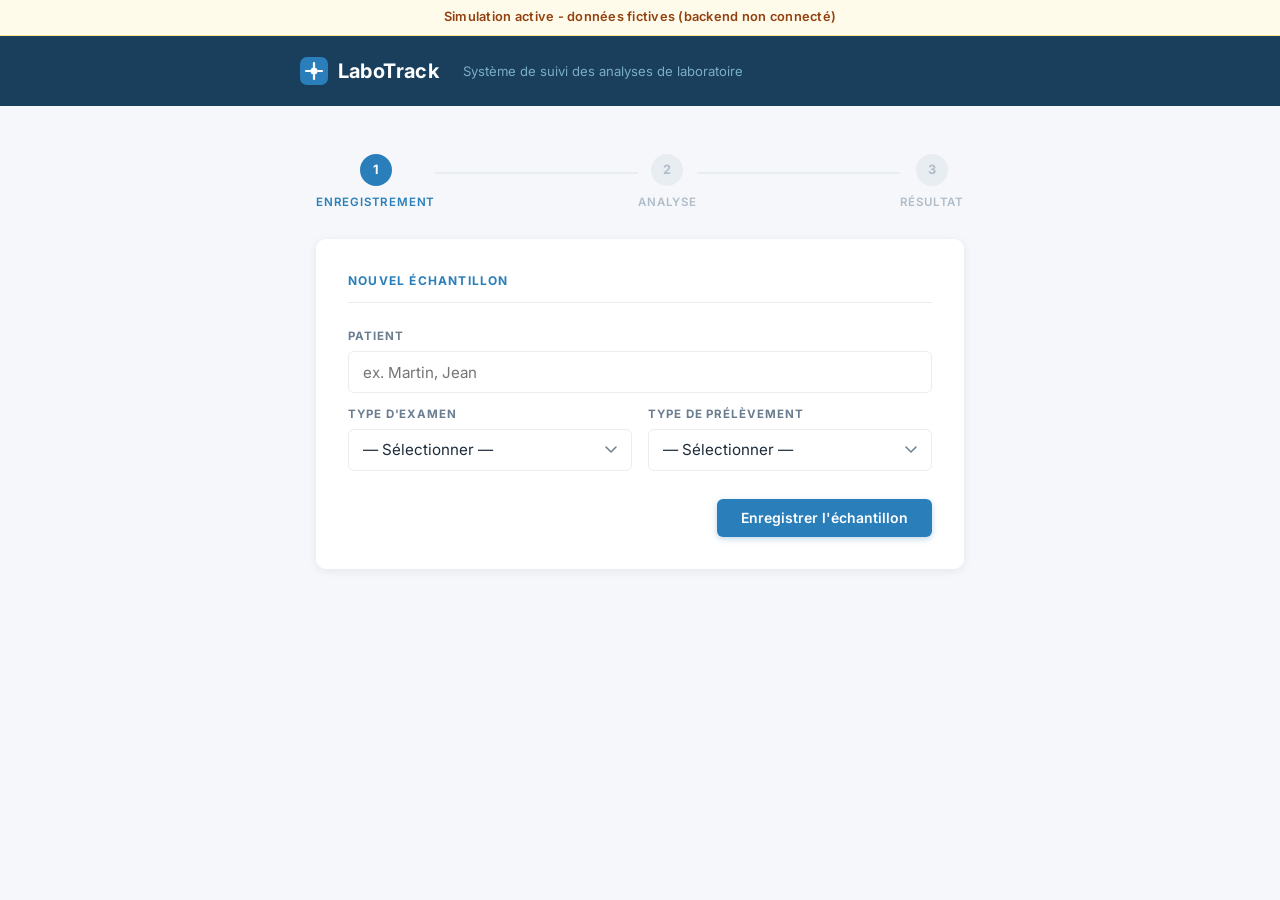
==== frontend/src/index.html @ f8a4a9d5 "correction" ====
<!DOCTYPE html>
<html lang="fr">
<head>
    <meta charset="UTF-8">
    <meta name="viewport" content="width=device-width, initial-scale=1.0">
    <title>LaboTrack</title>
    <link rel="preconnect" href="https://fonts.googleapis.com">
    <link rel="preconnect" href="https://fonts.gstatic.com" crossorigin>
    <link href="https://fonts.googleapis.com/css2?family=Inter:wght@400;500;600;700&display=swap" rel="stylesheet">
    <link rel="stylesheet" href="style.css">
</head>
<body>

    <div id="mock-banner" class="hidden">
        Simulation active - données fictives (backend non connecté)
    </div>

    <header>
        <div class="header-inner">
            <div class="logo">
                <svg width="28" height="28" viewBox="0 0 28 28" fill="none" aria-hidden="true">
                    <rect width="28" height="28" rx="7" fill="#2a7fba"/>
                    <path d="M14 6v4M14 18v4M6 14h4M18 14h4" stroke="white" stroke-width="2.2" stroke-linecap="round"/>
                    <circle cx="14" cy="14" r="3.5" fill="white"/>
                </svg>
                <span>LaboTrack</span>
            </div>
            <p class="header-sub">Système de suivi des analyses de laboratoire</p>
        </div>
    </header>

    <main>

        <!-- Stepper -->
        <div class="stepper" id="stepper">
            <div class="step active" id="step-1">
                <div class="step-dot">1</div>
                <span>Enregistrement</span>
            </div>
            <div class="step-line"></div>
            <div class="step" id="step-2">
                <div class="step-dot">2</div>
                <span>Analyse</span>
            </div>
            <div class="step-line"></div>
            <div class="step" id="step-3">
                <div class="step-dot">3</div>
                <span>Résultat</span>
            </div>
        </div>

        <!-- Étape 1 : enregistrement -->
        <section id="section-registration" class="card">
            <h2>Nouvel échantillon</h2>
            <form id="form-sample">
                <div class="field">
                    <label for="patient">Patient</label>
                    <input type="text" id="patient" name="patient"
                           placeholder="ex. Martin, Jean" autocomplete="off" required>
                </div>
                <div class="field-row">
                    <div class="field">
                        <label for="testType">Type d'examen</label>
                        <select id="testType" name="testType" required>
                            <option value="">— Sélectionner —</option>
                            <option value="GLYCEMIE">Glycémie</option>
                            <option value="NFS">Numération Formule Sanguine</option>
                            <option value="BILAN_HEPATIQUE">Bilan hépatique</option>
                            <option value="BILAN_RENAL">Bilan rénal</option>
                        </select>
                    </div>
                    <div class="field">
                        <label for="sampleType">Type de prélèvement</label>
                        <select id="sampleType" name="sampleType" required>
                            <option value="">— Sélectionner —</option>
                            <option value="SANG">Sang</option>
                            <option value="URINE">Urine</option>
                            <option value="PLASMA">Plasma</option>
                        </select>
                    </div>
                </div>
                <div class="form-footer">
                    <button type="submit" class="btn btn-primary">
                        Enregistrer l'échantillon
                    </button>
                </div>
            </form>
        </section>

        <!-- Étape 2 : lancement de l'analyse -->
        <section id="section-registered" class="card hidden">
            <h2>Échantillon enregistré</h2>
            <div class="sample-badge">
                <div class="badge-row">
                    <span class="badge-label">ID</span>
                    <code id="info-id">—</code>
                </div>
                <div class="badge-row">
                    <span class="badge-label">Patient</span>
                    <span id="info-patient">—</span>
                </div>
                <div class="badge-row">
                    <span class="badge-label">Examen</span>
                    <span id="info-test">—</span>
                </div>
                <div class="badge-row">
                    <span class="badge-label">Prélèvement</span>
                    <span id="info-sample">—</span>
                </div>
            </div>
            <div class="form-footer">
                <button id="btn-analyze" class="btn btn-primary">
                    <span class="btn-icon" aria-hidden="true">⚗</span>
                    Lancer l'analyse
                </button>
            </div>
        </section>

        <!-- Étape 3 : résultat -->
        <section id="section-result" class="card hidden">
            <h2>Résultat de l'analyse</h2>
            <div class="result-grid">
                <div class="result-main">
                    <span class="result-number" id="result-value">—</span>
                    <span class="result-unit" id="result-unit">—</span>
                </div>
                <div class="result-badge" id="result-interpretation-badge">
                    <span id="result-interpretation">—</span>
                </div>
            </div>
            <div class="result-meta">
                <div class="badge-row">
                    <span class="badge-label">Patient</span>
                    <span id="result-patient">—</span>
                </div>
                <div class="badge-row">
                    <span class="badge-label">Examen</span>
                    <span id="result-test">—</span>
                </div>
                <div class="badge-row">
                    <span class="badge-label">Validation biologique</span>
                    <code id="result-signature">—</code>
                </div>
            </div>
            <div class="form-footer">
                <button id="btn-reset" class="btn btn-secondary">
                    Nouvel échantillon
                </button>
            </div>
        </section>

        <!-- Barre de statut -->
        <div id="status-bar" class="hidden" role="status" aria-live="polite">
            <div class="status-spinner" id="status-spinner"></div>
            <span id="status-message"></span>
        </div>

    </main>

    <script src="config.js"></script>
    <script src="app.js"></script>

</body>
</html>
---- frontend/src/style.css ----
/* ── Reset & base ────────────────────────────────────────────────────────────── */
*, *::before, *::after {
    box-sizing: border-box;
    margin: 0;
    padding: 0;
}

:root {
    --blue-dark:   #1a3f5c;
    --blue:        #2a7fba;
    --blue-light:  #e8f4fb;
    --green:       #1e7e4a;
    --green-light: #e6f6ed;
    --orange:      #b55e00;
    --orange-light:#fff0e0;
    --red:         #c0392b;
    --red-light:   #fdecea;
    --grey-1:      #f5f7fa;
    --grey-2:      #e8edf2;
    --grey-3:      #b0bcc8;
    --grey-4:      #6b7d8f;
    --text:        #1c2b3a;
    --radius:      10px;
    --shadow:      0 2px 10px rgba(0, 0, 0, 0.07);
}

body {
    font-family: 'Inter', system-ui, sans-serif;
    background: var(--grey-1);
    color: var(--text);
    min-height: 100vh;
    font-size: 15px;
    line-height: 1.6;
}

/* ── Bandeau mock ────────────────────────────────────────────────────────────── */
#mock-banner {
    background: #fffbeb;
    border-bottom: 1px solid #fde68a;
    color: #92400e;
    text-align: center;
    padding: 0.45rem 1rem;
    font-size: 0.8rem;
    font-weight: 600;
    letter-spacing: 0.02em;
}

/* ── Header ──────────────────────────────────────────────────────────────────── */
header {
    background: var(--blue-dark);
    padding: 0 2rem;
}

.header-inner {
    max-width: 680px;
    margin: 0 auto;
    padding: 1.2rem 0;
    display: flex;
    align-items: center;
    gap: 1.5rem;
}

.logo {
    display: flex;
    align-items: center;
    gap: 0.6rem;
    color: white;
    font-size: 1.25rem;
    font-weight: 700;
    letter-spacing: 0.02em;
    flex-shrink: 0;
}

.header-sub {
    color: #7aaec8;
    font-size: 0.82rem;
}

/* ── Layout ──────────────────────────────────────────────────────────────────── */
main {
    max-width: 680px;
    margin: 2rem auto;
    padding: 0 1rem 3rem;
    display: flex;
    flex-direction: column;
    gap: 1.25rem;
}

/* ── Stepper ─────────────────────────────────────────────────────────────────── */
.stepper {
    display: flex;
    align-items: center;
    justify-content: center;
    gap: 0;
    padding: 1rem 0 0.5rem;
}

.step {
    display: flex;
    flex-direction: column;
    align-items: center;
    gap: 0.4rem;
}

.step span {
    font-size: 0.72rem;
    font-weight: 600;
    text-transform: uppercase;
    letter-spacing: 0.07em;
    color: var(--grey-3);
    transition: color 0.3s;
}

.step-dot {
    width: 32px;
    height: 32px;
    border-radius: 50%;
    background: var(--grey-2);
    color: var(--grey-3);
    font-size: 0.8rem;
    font-weight: 700;
    display: flex;
    align-items: center;
    justify-content: center;
    border: 2px solid var(--grey-2);
    transition: background 0.3s, border-color 0.3s, color 0.3s;
}

.step.active .step-dot {
    background: var(--blue);
    border-color: var(--blue);
    color: white;
}

.step.done .step-dot {
    background: var(--green);
    border-color: var(--green);
    color: white;
}

.step.active span { color: var(--blue); }
.step.done span   { color: var(--green); }

.step-line {
    flex: 1;
    height: 2px;
    background: var(--grey-2);
    min-width: 60px;
    margin-bottom: 20px;
    transition: background 0.3s;
}

.step-line.done {
    background: var(--green);
}

/* ── Card ────────────────────────────────────────────────────────────────────── */
.card {
    background: white;
    border-radius: var(--radius);
    padding: 2rem;
    box-shadow: var(--shadow);
}

h2 {
    font-size: 0.75rem;
    font-weight: 700;
    text-transform: uppercase;
    letter-spacing: 0.1em;
    color: var(--blue);
    margin-bottom: 1.5rem;
    padding-bottom: 0.75rem;
    border-bottom: 1.5px solid var(--grey-2);
}

/* ── Formulaire ──────────────────────────────────────────────────────────────── */
.field {
    display: flex;
    flex-direction: column;
    gap: 0.35rem;
    flex: 1;
}

.field-row {
    display: grid;
    grid-template-columns: 1fr 1fr;
    gap: 1rem;
    margin-top: 0.75rem;
}

label {
    font-size: 0.72rem;
    font-weight: 700;
    text-transform: uppercase;
    letter-spacing: 0.08em;
    color: var(--grey-4);
}

input, select {
    padding: 0.65rem 0.85rem;
    border: 1.5px solid var(--grey-2);
    border-radius: 6px;
    font-size: 0.95rem;
    font-family: inherit;
    color: var(--text);
    background: white;
    transition: border-color 0.15s, box-shadow 0.15s;
    appearance: none;
    -webkit-appearance: none;
}

select {
    background-image: url("data:image/svg+xml,%3Csvg xmlns='http://www.w3.org/2000/svg' width='12' height='8' viewBox='0 0 12 8'%3E%3Cpath d='M1 1l5 5 5-5' stroke='%236b7d8f' stroke-width='1.5' fill='none' stroke-linecap='round'/%3E%3C/svg%3E");
    background-repeat: no-repeat;
    background-position: right 0.85rem center;
    padding-right: 2.2rem;
}

input:focus, select:focus {
    outline: none;
    border-color: var(--blue);
    box-shadow: 0 0 0 3px rgba(42, 127, 186, 0.12);
}

.form-footer {
    margin-top: 1.75rem;
    display: flex;
    justify-content: flex-end;
}

/* ── Boutons ─────────────────────────────────────────────────────────────────── */
.btn {
    display: inline-flex;
    align-items: center;
    gap: 0.45rem;
    padding: 0.65rem 1.5rem;
    border: none;
    border-radius: 6px;
    font-family: inherit;
    font-size: 0.875rem;
    font-weight: 600;
    cursor: pointer;
    transition: background 0.15s, transform 0.1s, box-shadow 0.15s;
}

.btn:active:not(:disabled) {
    transform: translateY(1px);
}

.btn:disabled {
    opacity: 0.45;
    cursor: not-allowed;
}

.btn-primary {
    background: var(--blue);
    color: white;
    box-shadow: 0 2px 6px rgba(42, 127, 186, 0.3);
}

.btn-primary:hover:not(:disabled) {
    background: #2370a5;
    box-shadow: 0 3px 10px rgba(42, 127, 186, 0.35);
}

.btn-secondary {
    background: var(--grey-2);
    color: var(--grey-4);
}

.btn-secondary:hover:not(:disabled) {
    background: #d8e2eb;
    color: var(--text);
}

.btn-icon {
    font-style: normal;
}

/* ── Sample badge (résumé de l'échantillon enregistré) ───────────────────────── */
.sample-badge {
    background: var(--blue-light);
    border: 1px solid #c5dff0;
    border-radius: 8px;
    padding: 1rem 1.25rem;
    display: flex;
    flex-direction: column;
    gap: 0.55rem;
}

.badge-row {
    display: flex;
    align-items: baseline;
    gap: 0.75rem;
}

.badge-label {
    font-size: 0.7rem;
    font-weight: 700;
    text-transform: uppercase;
    letter-spacing: 0.08em;
    color: var(--grey-4);
    min-width: 100px;
    flex-shrink: 0;
}

.sample-badge code {
    font-size: 0.78rem;
    font-family: 'SFMono-Regular', 'Consolas', monospace;
    color: var(--blue-dark);
    word-break: break-all;
}

/* ── Résultat ────────────────────────────────────────────────────────────────── */
.result-grid {
    display: flex;
    align-items: center;
    justify-content: space-between;
    background: var(--grey-1);
    border-radius: 8px;
    padding: 1.5rem 1.75rem;
    margin-bottom: 1.25rem;
    gap: 1rem;
}

.result-main {
    display: flex;
    align-items: baseline;
    gap: 0.5rem;
}

.result-number {
    font-size: 2.6rem;
    font-weight: 700;
    color: var(--text);
    line-height: 1;
}

.result-unit {
    font-size: 1rem;
    font-weight: 500;
    color: var(--grey-4);
}

.result-badge {
    padding: 0.45rem 1rem;
    border-radius: 20px;
    font-size: 0.8rem;
    font-weight: 700;
    text-transform: uppercase;
    letter-spacing: 0.06em;
    background: var(--grey-2);
    color: var(--grey-4);
}

.result-badge[data-level="normal"] {
    background: var(--green-light);
    color: var(--green);
}

.result-badge[data-level="eleve"],
.result-badge[data-level="bas"] {
    background: var(--orange-light);
    color: var(--orange);
}

.result-badge[data-level="critique"] {
    background: var(--red-light);
    color: var(--red);
}

.result-meta {
    background: white;
    border: 1px solid var(--grey-2);
    border-radius: 8px;
    padding: 0.9rem 1.25rem;
    display: flex;
    flex-direction: column;
    gap: 0.5rem;
}

.result-meta code {
    font-size: 0.78rem;
    font-family: 'SFMono-Regular', 'Consolas', monospace;
    color: var(--grey-4);
}

/* ── Barre de statut ─────────────────────────────────────────────────────────── */
#status-bar {
    display: flex;
    align-items: center;
    gap: 0.7rem;
    padding: 0.8rem 1.1rem;
    border-radius: 8px;
    font-size: 0.875rem;
    font-weight: 500;
    background: var(--blue-light);
    color: var(--blue-dark);
    border: 1px solid #c5dff0;
}

#status-bar.status-error {
    background: var(--red-light);
    color: var(--red);
    border-color: #f5c6c2;
}

/* Spinner CSS — pas de dépendance externe */
.status-spinner {
    width: 16px;
    height: 16px;
    border: 2px solid currentColor;
    border-top-color: transparent;
    border-radius: 50%;
    animation: spin 0.7s linear infinite;
    flex-shrink: 0;
}

#status-bar.status-error .status-spinner {
    display: none;
}

@keyframes spin {
    to { transform: rotate(360deg); }
}

/* ── Utilitaire ──────────────────────────────────────────────────────────────── */
.hidden {
    display: none !important;
}
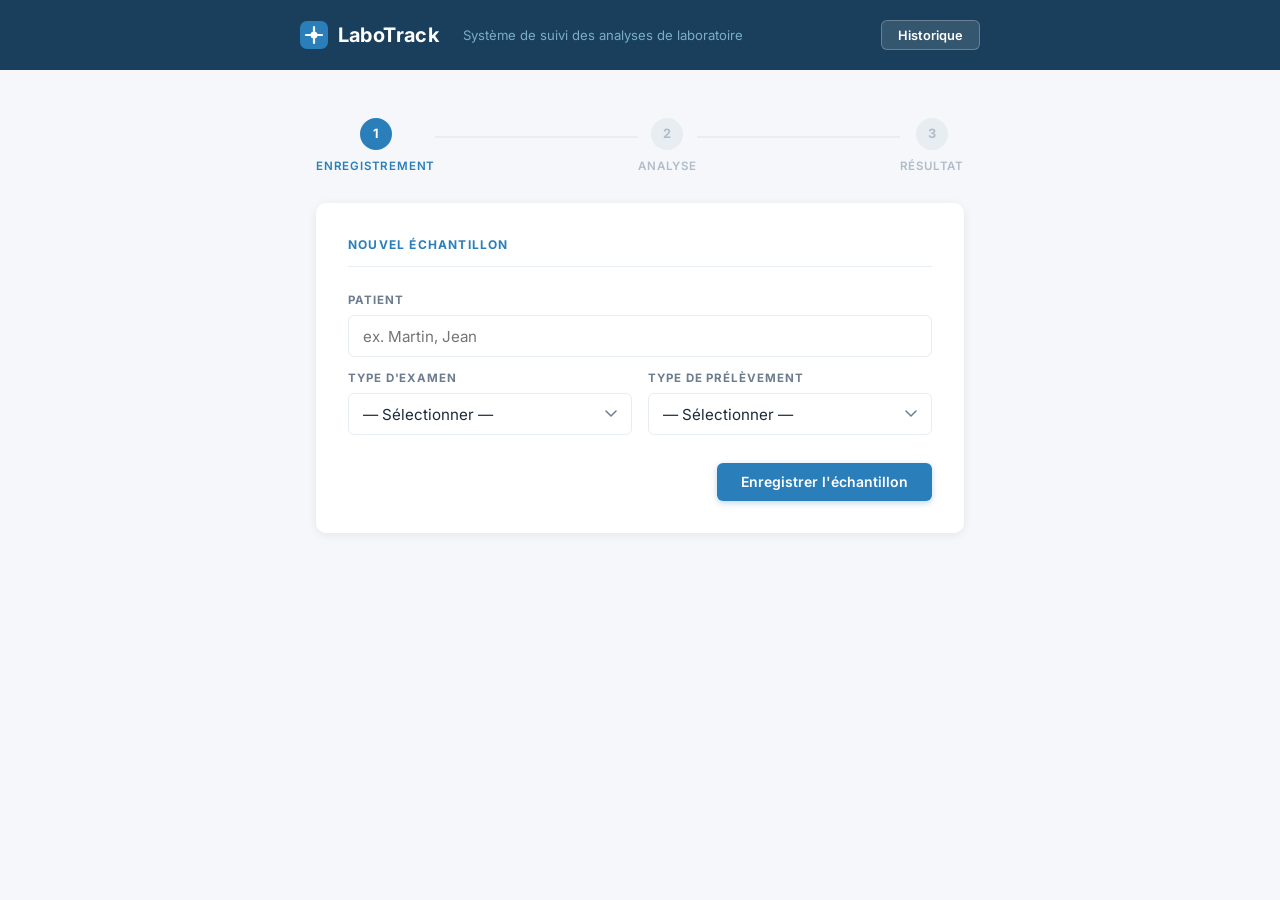
==== commit 719b2439: "docker fix" ====
--- a/frontend/src/index.html
+++ b/frontend/src/index.html
@@ -11,10 +11,6 @@
 </head>
 <body>
 
-    <div id="mock-banner" class="hidden">
-        Simulation active - données fictives (backend non connecté)
-    </div>
-
     <header>
         <div class="header-inner">
             <div class="logo">
@@ -26,6 +22,7 @@
                 <span>LaboTrack</span>
             </div>
             <p class="header-sub">Système de suivi des analyses de laboratoire</p>
+            <button id="btn-history" class="btn-header">Historique</button>
         </div>
     </header>
 
@@ -149,6 +146,27 @@
             </div>
         </section>
 
+        <!-- Historique -->
+        <section id="section-history" class="card hidden">
+            <h2>Historique des analyses</h2>
+            <div id="history-empty" class="history-empty hidden">Aucun résultat enregistré.</div>
+            <div class="history-table-wrap">
+                <table id="history-table" class="history-table hidden">
+                    <thead>
+                        <tr>
+                            <th>Patient</th>
+                            <th>Examen</th>
+                            <th>Prélèvement</th>
+                            <th>Valeur</th>
+                            <th>Interprétation</th>
+                            <th>Signature</th>
+                        </tr>
+                    </thead>
+                    <tbody id="history-body"></tbody>
+                </table>
+            </div>
+        </section>
+
         <!-- Barre de statut -->
         <div id="status-bar" class="hidden" role="status" aria-live="polite">
             <div class="status-spinner" id="status-spinner"></div>
@@ -157,7 +175,6 @@
 
     </main>
 
-    <script src="config.js"></script>
     <script src="app.js"></script>
 
 </body>
--- a/frontend/src/style.css
+++ b/frontend/src/style.css
@@ -33,18 +33,6 @@
     line-height: 1.6;
 }
 
-/* ── Bandeau mock ────────────────────────────────────────────────────────────── */
-#mock-banner {
-    background: #fffbeb;
-    border-bottom: 1px solid #fde68a;
-    color: #92400e;
-    text-align: center;
-    padding: 0.45rem 1rem;
-    font-size: 0.8rem;
-    font-weight: 600;
-    letter-spacing: 0.02em;
-}
-
 /* ── Header ──────────────────────────────────────────────────────────────────── */
 header {
     background: var(--blue-dark);
@@ -424,6 +412,72 @@
     to { transform: rotate(360deg); }
 }
 
+/* ── Bouton header ───────────────────────────────────────────────────────────── */
+.btn-header {
+    margin-left: auto;
+    background: rgba(255,255,255,0.12);
+    color: white;
+    border: 1px solid rgba(255,255,255,0.25);
+    border-radius: 6px;
+    padding: 0.4rem 1rem;
+    font-family: inherit;
+    font-size: 0.8rem;
+    font-weight: 600;
+    cursor: pointer;
+    transition: background 0.15s;
+    flex-shrink: 0;
+}
+
+.btn-header:hover {
+    background: rgba(255,255,255,0.22);
+}
+
+/* ── Historique ──────────────────────────────────────────────────────────────── */
+.history-table-wrap {
+    overflow-x: auto;
+}
+
+.history-table {
+    width: 100%;
+    border-collapse: collapse;
+    font-size: 0.875rem;
+}
+
+.history-table th {
+    text-align: left;
+    font-size: 0.68rem;
+    font-weight: 700;
+    text-transform: uppercase;
+    letter-spacing: 0.08em;
+    color: var(--grey-4);
+    padding: 0.5rem 0.75rem;
+    border-bottom: 1.5px solid var(--grey-2);
+}
+
+.history-table td {
+    padding: 0.65rem 0.75rem;
+    border-bottom: 1px solid var(--grey-2);
+    color: var(--text);
+    vertical-align: middle;
+}
+
+.history-table tr:last-child td {
+    border-bottom: none;
+}
+
+.history-table td code {
+    font-size: 0.75rem;
+    font-family: 'SFMono-Regular', 'Consolas', monospace;
+    color: var(--grey-4);
+}
+
+.history-empty {
+    color: var(--grey-4);
+    font-size: 0.875rem;
+    padding: 1rem 0;
+    text-align: center;
+}
+
 /* ── Utilitaire ──────────────────────────────────────────────────────────────── */
 .hidden {
     display: none !important;
